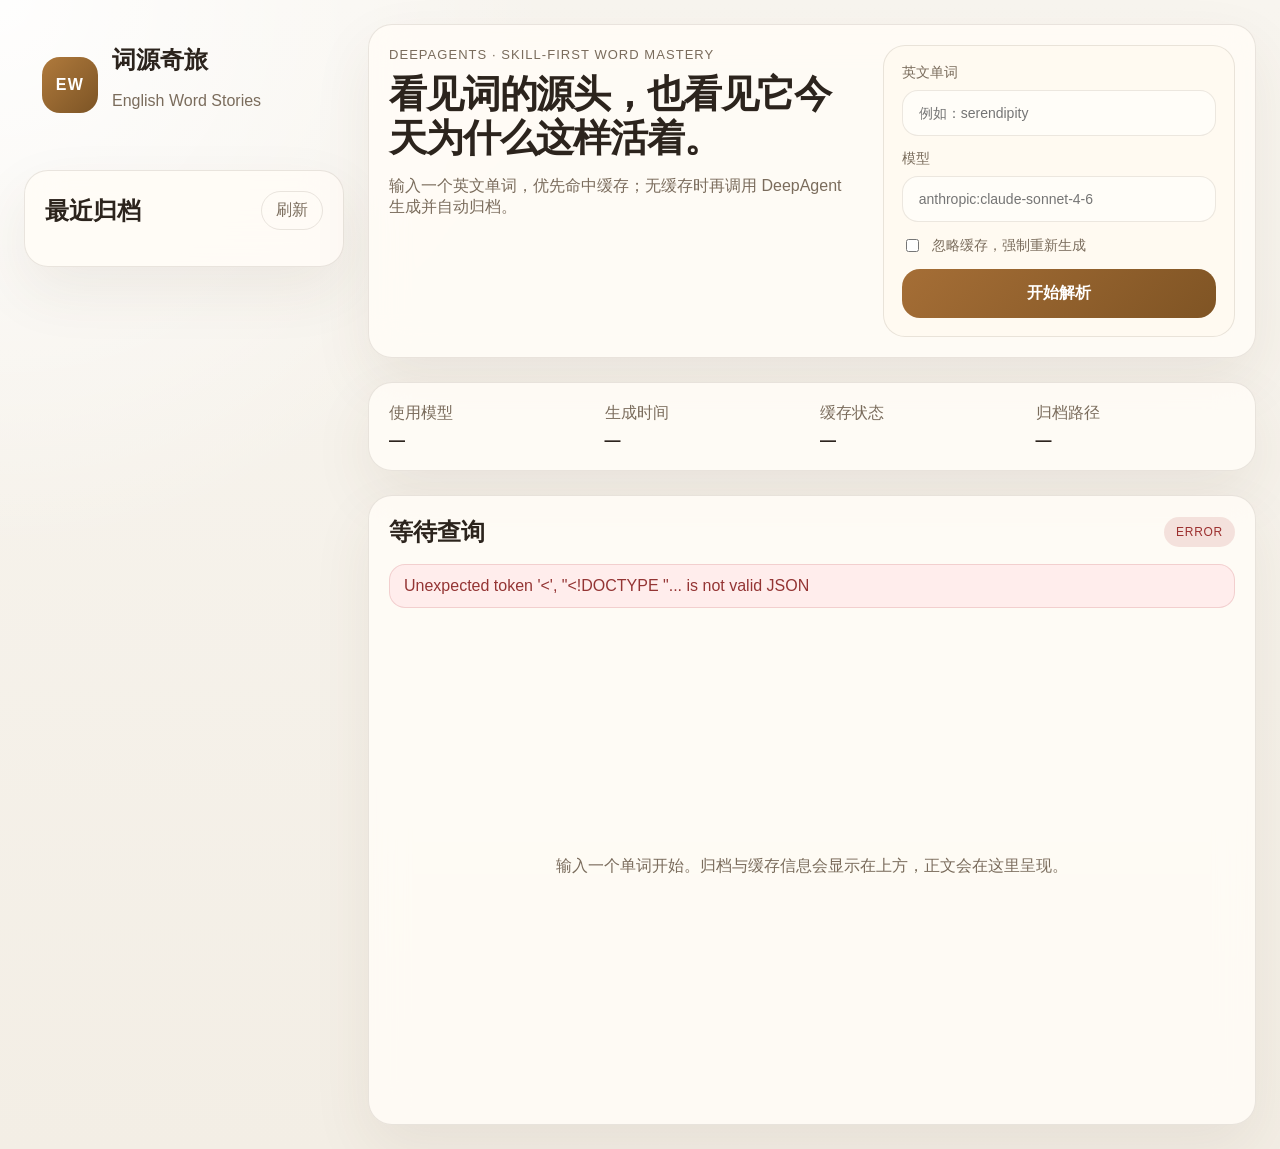
==== static/index.html @ 06afbe3e "Initial implementation of English Word Stories" ====
<!doctype html>
<html lang="zh-CN">
  <head>
    <meta charset="UTF-8" />
    <meta name="viewport" content="width=device-width, initial-scale=1.0" />
    <title>词源奇旅 / English Word Stories</title>
    <link rel="stylesheet" href="/static/styles.css" />
  </head>
  <body>
    <div class="app-shell">
      <aside class="sidebar">
        <div class="brand">
          <div class="brand-badge">EW</div>
          <div>
            <h1>词源奇旅</h1>
            <p>English Word Stories</p>
          </div>
        </div>

        <section class="panel recent-panel">
          <div class="panel-header">
            <h2>最近归档</h2>
            <button id="refresh-archives" class="ghost-button">刷新</button>
          </div>
          <div id="recent-archives" class="recent-list"></div>
        </section>
      </aside>

      <main class="main">
        <section class="hero panel">
          <div class="hero-copy">
            <span class="eyebrow">DeepAgents · Skill-first word mastery</span>
            <h2>看见词的源头，也看见它今天为什么这样活着。</h2>
            <p>输入一个英文单词，优先命中缓存；无缓存时再调用 DeepAgent 生成并自动归档。</p>
          </div>

          <form id="query-form" class="query-form">
            <label>
              <span>英文单词</span>
              <input id="word-input" name="word" type="text" placeholder="例如：serendipity" required />
            </label>

            <label>
              <span>模型</span>
              <input id="model-input" name="model" type="text" placeholder="anthropic:claude-sonnet-4-6" />
            </label>

            <label class="toggle">
              <input id="force-refresh" name="force_refresh" type="checkbox" />
              <span>忽略缓存，强制重新生成</span>
            </label>

            <div class="actions">
              <button id="submit-button" type="submit">开始解析</button>
            </div>
          </form>
        </section>

        <section class="panel meta-panel">
          <div class="meta-grid">
            <div>
              <span class="meta-label">使用模型</span>
              <strong id="meta-model">—</strong>
            </div>
            <div>
              <span class="meta-label">生成时间</span>
              <strong id="meta-created-at">—</strong>
            </div>
            <div>
              <span class="meta-label">缓存状态</span>
              <strong id="meta-cache">—</strong>
            </div>
            <div>
              <span class="meta-label">归档路径</span>
              <strong id="meta-archive">—</strong>
            </div>
          </div>
        </section>

        <section class="panel result-panel">
          <div class="panel-header">
            <h2 id="result-title">等待查询</h2>
            <span id="status-chip" class="status-chip idle">Ready</span>
          </div>
          <div id="error-box" class="error-box hidden"></div>
          <article id="result-content" class="result-content empty">
            <p>输入一个单词开始。归档与缓存信息会显示在上方，正文会在这里呈现。</p>
          </article>
        </section>
      </main>
    </div>

    <script src="/static/app.js"></script>
  </body>
  </html>
---- static/styles.css ----
:root {
  --bg: #f6f3ee;
  --panel: rgba(255, 252, 246, 0.88);
  --panel-strong: #fffaf1;
  --border: rgba(74, 59, 42, 0.12);
  --text: #2c241d;
  --muted: #7a6c5c;
  --accent: #9b6b35;
  --accent-strong: #6e4b23;
  --shadow: 0 24px 60px rgba(83, 64, 37, 0.08);
  --radius: 24px;
}

* {
  box-sizing: border-box;
}

body {
  margin: 0;
  min-height: 100vh;
  font-family: Inter, "PingFang SC", "Microsoft YaHei", sans-serif;
  color: var(--text);
  background:
    radial-gradient(circle at top left, rgba(255, 255, 255, 0.9), transparent 32%),
    linear-gradient(180deg, #f8f5ef 0%, #f3eee5 100%);
}

button,
input {
  font: inherit;
}

.app-shell {
  display: grid;
  grid-template-columns: 320px minmax(0, 1fr);
  gap: 24px;
  padding: 24px;
}

.sidebar,
.main {
  display: flex;
  flex-direction: column;
  gap: 24px;
}

.panel {
  background: var(--panel);
  border: 1px solid var(--border);
  border-radius: var(--radius);
  box-shadow: var(--shadow);
  backdrop-filter: blur(18px);
}

.brand {
  display: flex;
  align-items: center;
  gap: 14px;
  padding: 20px 18px;
}

.brand-badge {
  width: 56px;
  height: 56px;
  border-radius: 18px;
  display: grid;
  place-items: center;
  background: linear-gradient(135deg, #b07a3c, #7c5425);
  color: white;
  font-weight: 700;
  letter-spacing: 0.08em;
}

.brand h1,
.panel h2,
.hero h2 {
  margin: 0;
}

.brand p,
.hero p,
.eyebrow,
.meta-label,
.recent-meta,
.result-content p,
.result-content li {
  color: var(--muted);
}

.recent-panel,
.result-panel,
.hero,
.meta-panel {
  padding: 20px;
}

.panel-header {
  display: flex;
  align-items: center;
  justify-content: space-between;
  gap: 12px;
  margin-bottom: 16px;
}

.ghost-button {
  border: 1px solid var(--border);
  background: transparent;
  color: var(--muted);
  border-radius: 999px;
  padding: 8px 14px;
  cursor: pointer;
}

.hero {
  display: grid;
  grid-template-columns: minmax(0, 1.2fr) minmax(320px, 0.9fr);
  gap: 24px;
}

.eyebrow {
  display: inline-block;
  margin-bottom: 10px;
  font-size: 13px;
  letter-spacing: 0.08em;
  text-transform: uppercase;
}

.hero h2 {
  font-size: clamp(28px, 3vw, 42px);
  line-height: 1.15;
  letter-spacing: -0.03em;
}

.query-form {
  display: flex;
  flex-direction: column;
  gap: 14px;
  padding: 18px;
  background: var(--panel-strong);
  border: 1px solid var(--border);
  border-radius: 22px;
}

.query-form label {
  display: flex;
  flex-direction: column;
  gap: 8px;
  font-size: 14px;
  color: var(--muted);
}

.query-form input[type="text"] {
  width: 100%;
  border: 1px solid rgba(96, 73, 40, 0.12);
  border-radius: 16px;
  padding: 14px 16px;
  background: #fffdf8;
  color: var(--text);
  outline: none;
}

.query-form input[type="text"]:focus {
  border-color: rgba(155, 107, 53, 0.45);
  box-shadow: 0 0 0 4px rgba(155, 107, 53, 0.08);
}

.toggle {
  flex-direction: row !important;
  align-items: center;
  gap: 10px !important;
}

.actions button {
  width: 100%;
  border: none;
  border-radius: 18px;
  padding: 14px 16px;
  background: linear-gradient(135deg, #a56e36, #7f5424);
  color: white;
  cursor: pointer;
  font-weight: 600;
}

.meta-grid {
  display: grid;
  grid-template-columns: repeat(4, minmax(0, 1fr));
  gap: 16px;
}

.meta-grid strong {
  display: block;
  margin-top: 8px;
  overflow-wrap: anywhere;
}

.recent-list {
  display: flex;
  flex-direction: column;
  gap: 12px;
  max-height: calc(100vh - 180px);
  overflow: auto;
}

.recent-item {
  border: 1px solid var(--border);
  border-radius: 18px;
  padding: 14px;
  background: rgba(255, 252, 246, 0.8);
  cursor: pointer;
}

.recent-item:hover {
  border-color: rgba(155, 107, 53, 0.3);
}

.recent-word {
  font-weight: 700;
  margin-bottom: 6px;
}

.recent-meta {
  font-size: 13px;
  line-height: 1.5;
}

.status-chip {
  display: inline-flex;
  align-items: center;
  border-radius: 999px;
  padding: 8px 12px;
  font-size: 12px;
  letter-spacing: 0.06em;
  text-transform: uppercase;
}

.status-chip.idle {
  background: rgba(122, 108, 92, 0.12);
  color: var(--muted);
}

.status-chip.loading {
  background: rgba(155, 107, 53, 0.14);
  color: var(--accent-strong);
}

.status-chip.success {
  background: rgba(68, 127, 93, 0.14);
  color: #2f6d4a;
}

.status-chip.error {
  background: rgba(185, 74, 72, 0.14);
  color: #9c302f;
}

.error-box {
  margin-bottom: 16px;
  border: 1px solid rgba(185, 74, 72, 0.18);
  background: rgba(255, 236, 235, 0.9);
  color: #943534;
  border-radius: 16px;
  padding: 12px 14px;
}

.hidden {
  display: none;
}

.result-content {
  min-height: 480px;
  padding: 8px 4px 4px;
  line-height: 1.75;
}

.result-content.empty {
  display: grid;
  place-items: center;
}

.result-content h2,
.result-content h3,
.result-content h4 {
  color: var(--text);
  margin-top: 1.6em;
  margin-bottom: 0.6em;
}

.result-content blockquote {
  margin: 1.5em 0;
  padding: 14px 18px;
  border-left: 4px solid rgba(155, 107, 53, 0.45);
  background: rgba(255, 247, 234, 0.85);
  border-radius: 0 16px 16px 0;
}

.result-content ul,
.result-content ol {
  padding-left: 1.4em;
}

.result-content code {
  background: rgba(86, 62, 36, 0.08);
  padding: 2px 6px;
  border-radius: 8px;
}

@media (max-width: 1100px) {
  .app-shell {
    grid-template-columns: 1fr;
  }

  .hero {
    grid-template-columns: 1fr;
  }

  .meta-grid {
    grid-template-columns: repeat(2, minmax(0, 1fr));
  }
}

@media (max-width: 720px) {
  .app-shell {
    padding: 16px;
  }

  .meta-grid {
    grid-template-columns: 1fr;
  }
}
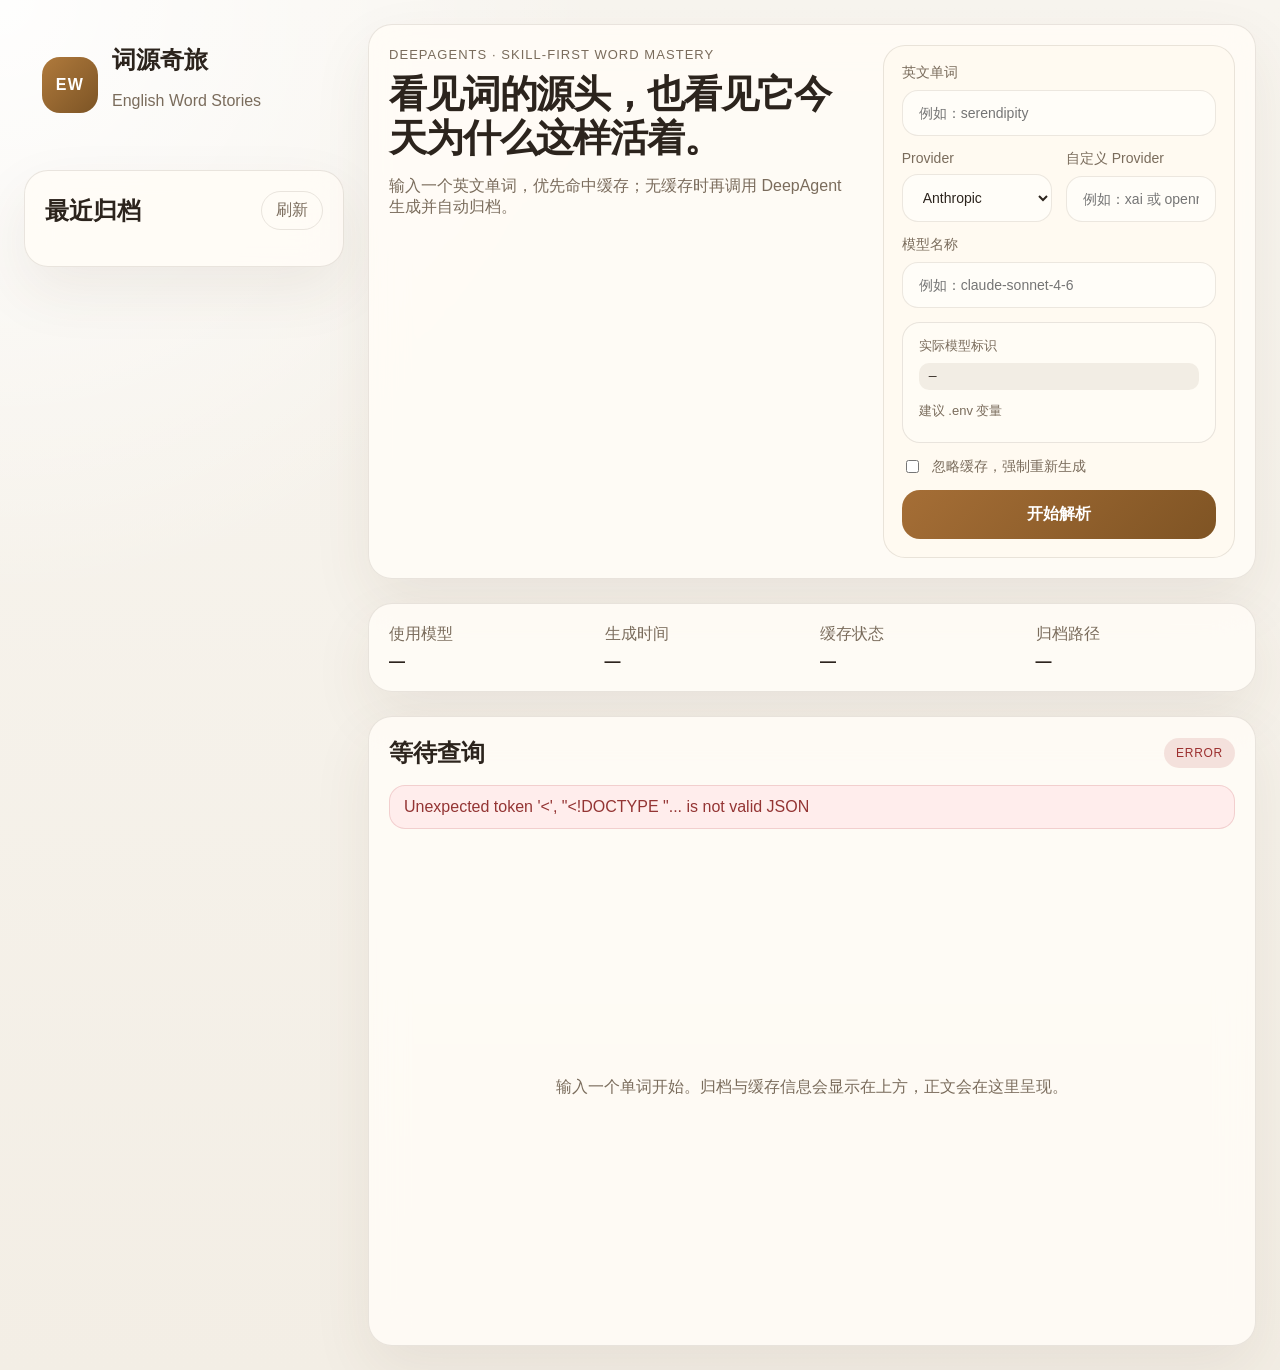
==== commit 3b14b8b4: "Improve provider configuration UX" ====
--- a/static/index.html
+++ b/static/index.html
@@ -40,10 +40,40 @@
               <input id="word-input" name="word" type="text" placeholder="例如：serendipity" required />
             </label>
 
+            <div class="field-grid">
+              <label>
+                <span>Provider</span>
+                <select id="provider-select" name="provider">
+                  <option value="anthropic">Anthropic</option>
+                  <option value="openai">OpenAI / Compatible</option>
+                  <option value="google-genai">Google GenAI</option>
+                  <option value="groq">Groq</option>
+                  <option value="ollama">Ollama</option>
+                  <option value="custom">Custom</option>
+                </select>
+              </label>
+
+              <label id="custom-provider-label" class="hidden">
+                <span>自定义 Provider</span>
+                <input id="custom-provider-input" name="custom_provider" type="text" placeholder="例如：xai 或 openrouter" />
+              </label>
+            </div>
+
             <label>
-              <span>模型</span>
-              <input id="model-input" name="model" type="text" placeholder="anthropic:claude-sonnet-4-6" />
+              <span>模型名称</span>
+              <input id="model-name-input" name="model_name" type="text" placeholder="例如：claude-sonnet-4-6" />
             </label>
+
+            <div class="hint-card">
+              <div class="hint-row">
+                <span class="hint-label">实际模型标识</span>
+                <code id="computed-model">—</code>
+              </div>
+              <div class="hint-row">
+                <span class="hint-label">建议 .env 变量</span>
+                <div id="env-hints" class="env-hints"></div>
+              </div>
+            </div>
 
             <label class="toggle">
               <input id="force-refresh" name="force_refresh" type="checkbox" />
--- a/static/styles.css
+++ b/static/styles.css
@@ -26,7 +26,8 @@
 }
 
 button,
-input {
+input,
+select {
   font: inherit;
 }
 
@@ -159,9 +160,61 @@
   outline: none;
 }
 
-.query-form input[type="text"]:focus {
+.query-form select {
+  width: 100%;
+  border: 1px solid rgba(96, 73, 40, 0.12);
+  border-radius: 16px;
+  padding: 14px 16px;
+  background: #fffdf8;
+  color: var(--text);
+  outline: none;
+}
+
+.query-form input[type="text"]:focus,
+.query-form select:focus {
   border-color: rgba(155, 107, 53, 0.45);
   box-shadow: 0 0 0 4px rgba(155, 107, 53, 0.08);
+}
+
+.field-grid {
+  display: grid;
+  grid-template-columns: repeat(2, minmax(0, 1fr));
+  gap: 14px;
+}
+
+.hint-card {
+  border: 1px solid var(--border);
+  background: rgba(255, 252, 246, 0.85);
+  border-radius: 18px;
+  padding: 14px 16px;
+  display: flex;
+  flex-direction: column;
+  gap: 12px;
+}
+
+.hint-row {
+  display: flex;
+  flex-direction: column;
+  gap: 8px;
+}
+
+.hint-label {
+  font-size: 13px;
+  color: var(--muted);
+}
+
+.env-hints {
+  display: flex;
+  flex-wrap: wrap;
+  gap: 8px;
+}
+
+.env-hints code,
+.hint-card code {
+  background: rgba(86, 62, 36, 0.08);
+  padding: 6px 10px;
+  border-radius: 10px;
+  overflow-wrap: anywhere;
 }
 
 .toggle {
@@ -323,6 +376,10 @@
     padding: 16px;
   }
 
+  .field-grid {
+    grid-template-columns: 1fr;
+  }
+
   .meta-grid {
     grid-template-columns: 1fr;
   }
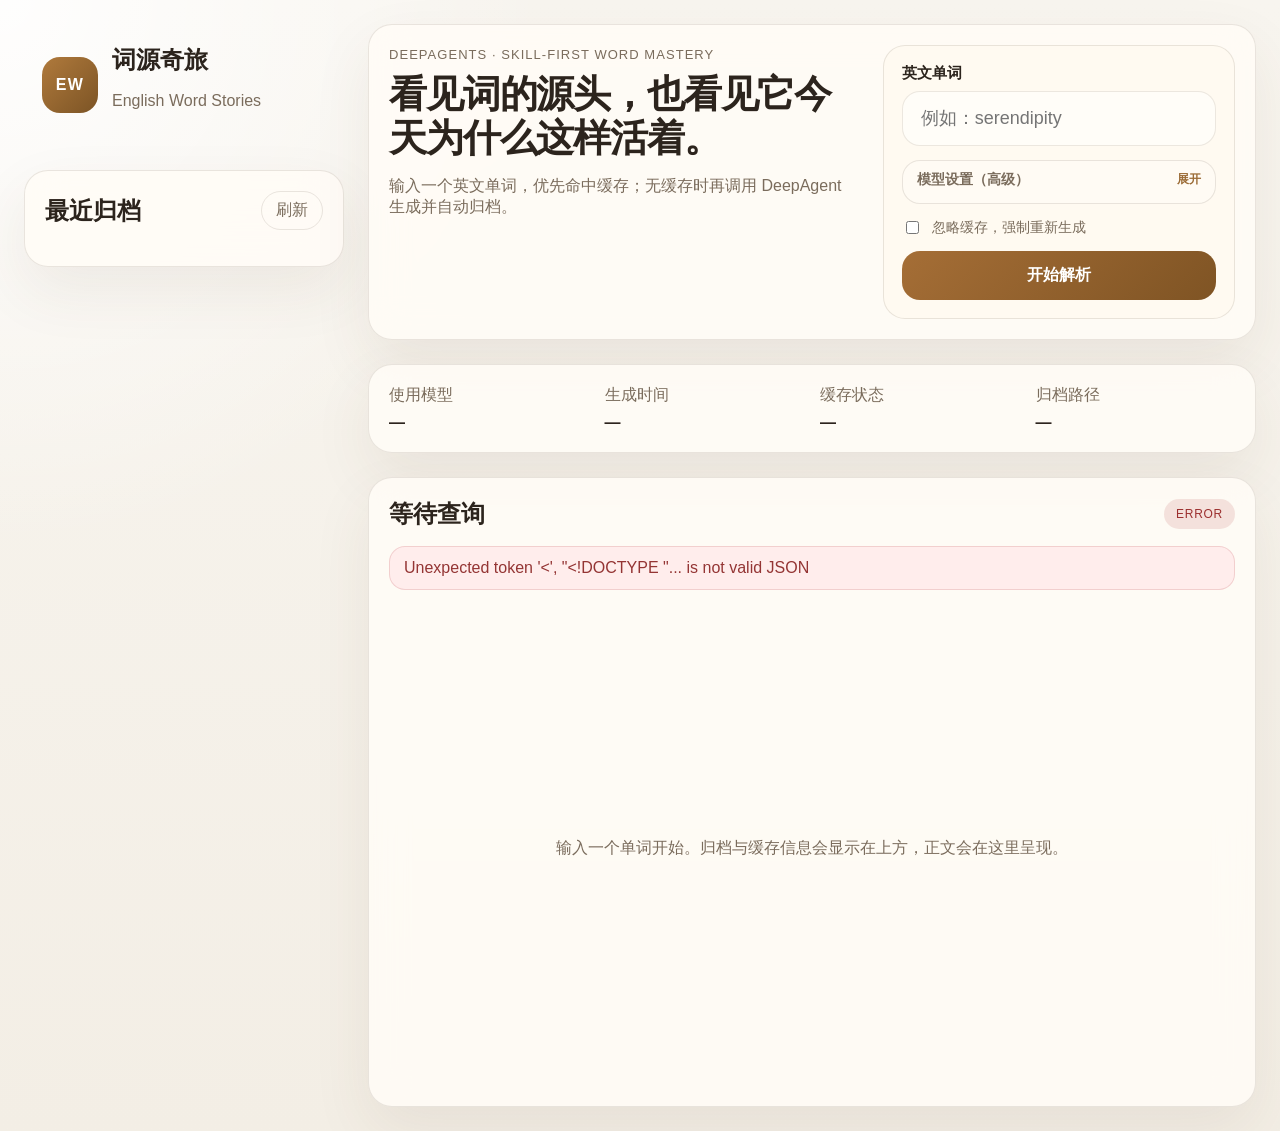
==== commit 70487553: "Fix archive click regression and cache busting" ====
--- a/static/index.html
+++ b/static/index.html
@@ -4,7 +4,7 @@
     <meta charset="UTF-8" />
     <meta name="viewport" content="width=device-width, initial-scale=1.0" />
     <title>词源奇旅 / English Word Stories</title>
-    <link rel="stylesheet" href="/static/styles.css" />
+    <link rel="stylesheet" href="/static/styles.css?v=20260629-3" />
   </head>
   <body>
     <div class="app-shell">
@@ -35,45 +35,49 @@
           </div>
 
           <form id="query-form" class="query-form">
-            <label>
+            <label class="word-field">
               <span>英文单词</span>
               <input id="word-input" name="word" type="text" placeholder="例如：serendipity" required />
             </label>
 
-            <div class="field-grid">
-              <label>
-                <span>Provider</span>
-                <select id="provider-select" name="provider">
-                  <option value="anthropic">Anthropic</option>
-                  <option value="openai">OpenAI / Compatible</option>
-                  <option value="google-genai">Google GenAI</option>
-                  <option value="groq">Groq</option>
-                  <option value="ollama">Ollama</option>
-                  <option value="custom">Custom</option>
-                </select>
-              </label>
+            <details class="advanced-settings">
+              <summary>模型设置（高级）</summary>
 
-              <label id="custom-provider-label" class="hidden">
-                <span>自定义 Provider</span>
-                <input id="custom-provider-input" name="custom_provider" type="text" placeholder="例如：xai 或 openrouter" />
-              </label>
-            </div>
+              <div class="field-grid compact-grid">
+                <label>
+                  <span>Provider</span>
+                  <select id="provider-select" name="provider">
+                    <option value="anthropic">Anthropic</option>
+                    <option value="openai">OpenAI / Compatible</option>
+                    <option value="google-genai">Google GenAI</option>
+                    <option value="groq">Groq</option>
+                    <option value="ollama">Ollama</option>
+                    <option value="custom">Custom</option>
+                  </select>
+                </label>
 
-            <label>
-              <span>模型名称</span>
-              <input id="model-name-input" name="model_name" type="text" placeholder="例如：claude-sonnet-4-6" />
-            </label>
+                <label>
+                  <span>模型名称</span>
+                  <input id="model-name-input" name="model_name" type="text" placeholder="例如：claude-sonnet-4-6" />
+                </label>
 
-            <div class="hint-card">
-              <div class="hint-row">
-                <span class="hint-label">实际模型标识</span>
-                <code id="computed-model">—</code>
+                <label id="custom-provider-label" class="hidden compact-span-2">
+                  <span>自定义 Provider</span>
+                  <input id="custom-provider-input" name="custom_provider" type="text" placeholder="例如：xai 或 openrouter" />
+                </label>
               </div>
-              <div class="hint-row">
-                <span class="hint-label">建议 .env 变量</span>
-                <div id="env-hints" class="env-hints"></div>
+
+              <div class="hint-card compact-hint-card">
+                <div class="hint-row">
+                  <span class="hint-label">实际模型标识</span>
+                  <code id="computed-model">—</code>
+                </div>
+                <div class="hint-row">
+                  <span class="hint-label">建议 .env 变量</span>
+                  <div id="env-hints" class="env-hints"></div>
+                </div>
               </div>
-            </div>
+            </details>
 
             <label class="toggle">
               <input id="force-refresh" name="force_refresh" type="checkbox" />
@@ -120,6 +124,6 @@
       </main>
     </div>
 
-    <script src="/static/app.js"></script>
+    <script src="/static/app.js?v=20260629-3"></script>
   </body>
   </html>
--- a/static/styles.css
+++ b/static/styles.css
@@ -150,6 +150,12 @@
   color: var(--muted);
 }
 
+.word-field span {
+  font-size: 15px;
+  font-weight: 600;
+  color: var(--text);
+}
+
 .query-form input[type="text"] {
   width: 100%;
   border: 1px solid rgba(96, 73, 40, 0.12);
@@ -160,6 +166,12 @@
   outline: none;
 }
 
+.word-field input[type="text"] {
+  padding: 16px 18px;
+  font-size: 18px;
+  border-radius: 18px;
+}
+
 .query-form select {
   width: 100%;
   border: 1px solid rgba(96, 73, 40, 0.12);
@@ -182,6 +194,44 @@
   gap: 14px;
 }
 
+.compact-grid {
+  margin-top: 14px;
+}
+
+.compact-span-2 {
+  grid-column: 1 / -1;
+}
+
+.advanced-settings {
+  border: 1px solid var(--border);
+  border-radius: 18px;
+  background: rgba(255, 252, 246, 0.62);
+  padding: 10px 14px 14px;
+}
+
+.advanced-settings summary {
+  cursor: pointer;
+  list-style: none;
+  color: var(--muted);
+  font-size: 14px;
+  font-weight: 600;
+}
+
+.advanced-settings summary::-webkit-details-marker {
+  display: none;
+}
+
+.advanced-settings summary::after {
+  content: "展开";
+  float: right;
+  font-size: 12px;
+  color: var(--accent);
+}
+
+.advanced-settings[open] summary::after {
+  content: "收起";
+}
+
 .hint-card {
   border: 1px solid var(--border);
   background: rgba(255, 252, 246, 0.85);
@@ -190,6 +240,11 @@
   display: flex;
   flex-direction: column;
   gap: 12px;
+}
+
+.compact-hint-card {
+  margin-top: 14px;
+  padding: 12px 14px;
 }
 
 .hint-row {
@@ -380,6 +435,10 @@
     grid-template-columns: 1fr;
   }
 
+  .compact-span-2 {
+    grid-column: auto;
+  }
+
   .meta-grid {
     grid-template-columns: 1fr;
   }
